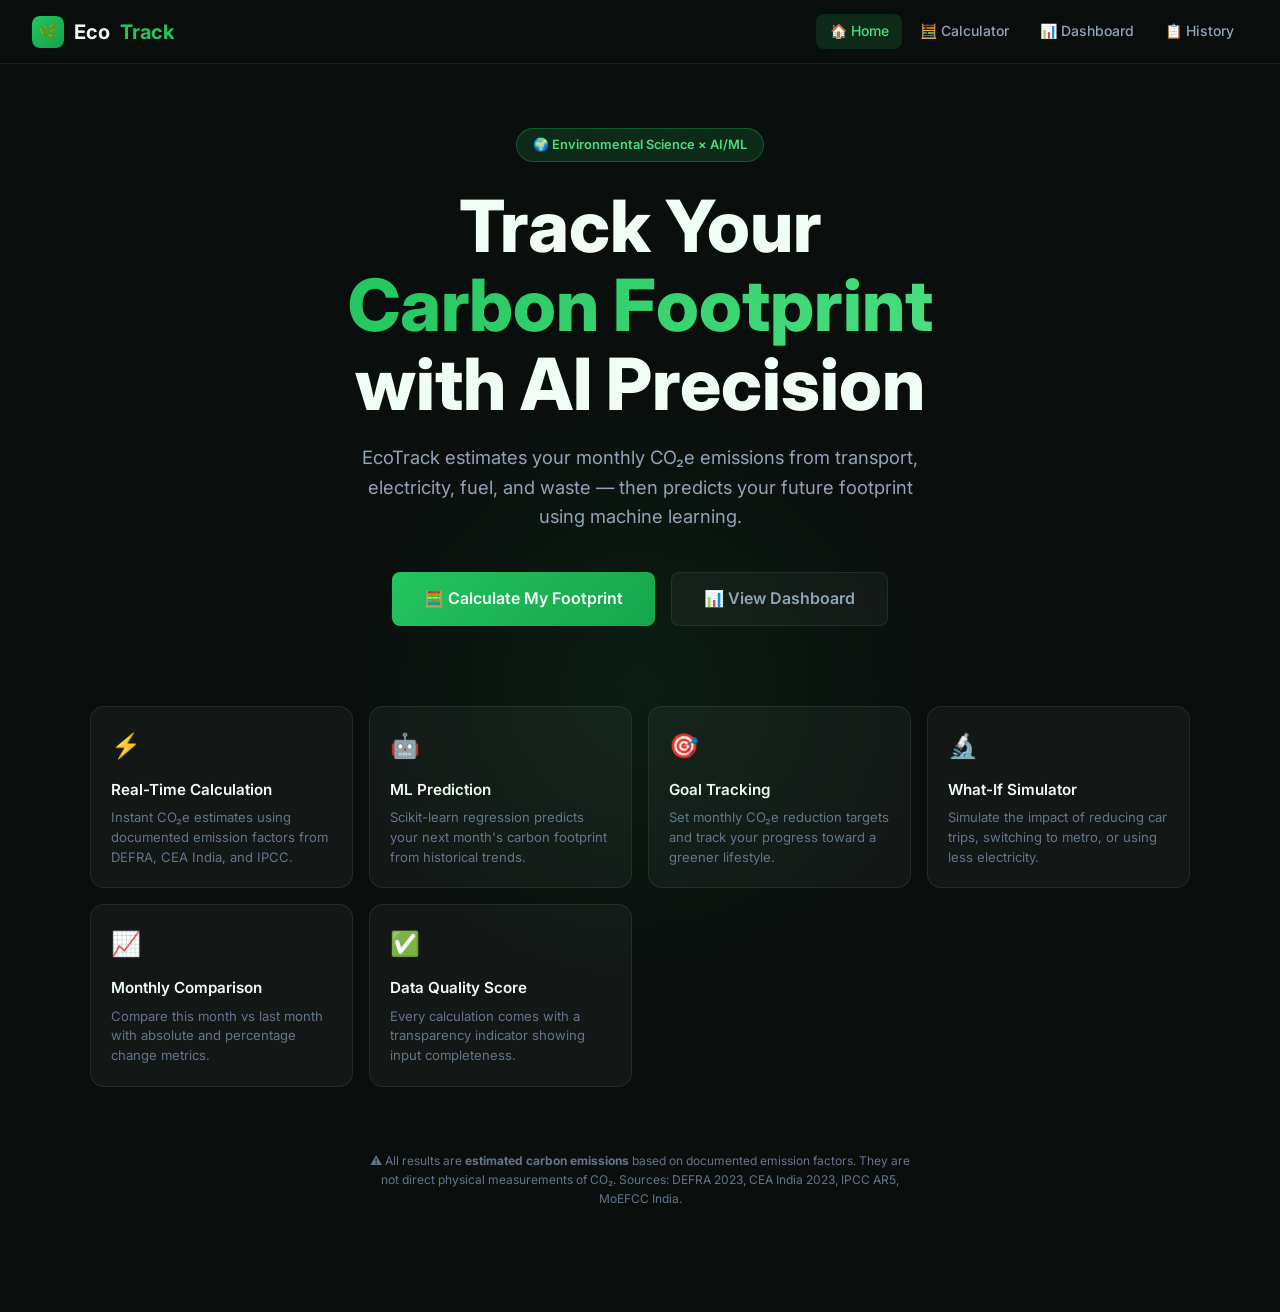
==== templates/index.html @ 9bc942d1 "feat: EcoTrack v1 - Individual/Industry dual-mode carbon tracker" ====
<!DOCTYPE html>
<html lang="en">

<head>
    <meta charset="UTF-8" />
    <meta name="viewport" content="width=device-width, initial-scale=1.0" />
    <title>EcoTrack — AI Carbon Footprint Monitor</title>
    <meta name="description"
        content="Track, analyze, and reduce your personal carbon footprint using AI-powered insights and environmental data." />
    <link rel="stylesheet" href="/static/css/style.css" />
</head>

<body>

    <!-- NAVBAR -->
    <nav class="navbar">
        <a class="navbar-brand" href="/">
            <div class="brand-icon">🌿</div>
            Eco<span>Track</span>
        </a>
        <ul class="navbar-links">
            <li><a href="/" class="active">🏠 Home</a></li>
            <li><a href="/calculator">🧮 Calculator</a></li>
            <li><a href="/dashboard">📊 Dashboard</a></li>
            <li><a href="/history">📋 History</a></li>
        </ul>
    </nav>

    <!-- HERO -->
    <main class="hero">
        <div class="hero-badge">🌍 Environmental Science × AI/ML</div>

        <h1>
            Track Your<br />
            <span class="highlight">Carbon Footprint</span><br />
            with AI Precision
        </h1>

        <p>
            EcoTrack estimates your monthly CO₂e emissions from transport,
            electricity, fuel, and waste — then predicts your future footprint
            using machine learning.
        </p>

        <div class="hero-actions">
            <a href="/calculator" class="btn btn-primary btn-lg">
                🧮 Calculate My Footprint
            </a>
            <a href="/dashboard" class="btn btn-secondary btn-lg">
                📊 View Dashboard
            </a>
        </div>

        <!-- FEATURE CARDS -->
        <div class="feature-grid" style="max-width:1100px; width:100%;">
            <div class="feature-item">
                <div class="feature-icon">⚡</div>
                <h3>Real-Time Calculation</h3>
                <p>Instant CO₂e estimates using documented emission factors from DEFRA, CEA India, and IPCC.</p>
            </div>
            <div class="feature-item">
                <div class="feature-icon">🤖</div>
                <h3>ML Prediction</h3>
                <p>Scikit-learn regression predicts your next month's carbon footprint from historical trends.</p>
            </div>
            <div class="feature-item">
                <div class="feature-icon">🎯</div>
                <h3>Goal Tracking</h3>
                <p>Set monthly CO₂e reduction targets and track your progress toward a greener lifestyle.</p>
            </div>
            <div class="feature-item">
                <div class="feature-icon">🔬</div>
                <h3>What-If Simulator</h3>
                <p>Simulate the impact of reducing car trips, switching to metro, or using less electricity.</p>
            </div>
            <div class="feature-item">
                <div class="feature-icon">📈</div>
                <h3>Monthly Comparison</h3>
                <p>Compare this month vs last month with absolute and percentage change metrics.</p>
            </div>
            <div class="feature-item">
                <div class="feature-icon">✅</div>
                <h3>Data Quality Score</h3>
                <p>Every calculation comes with a transparency indicator showing input completeness.</p>
            </div>
        </div>

        <!-- DISCLAIMER -->
        <p style="margin-top:4rem; font-size:0.75rem; color:var(--text-muted); max-width:560px;">
            ⚠️ All results are <strong>estimated carbon emissions</strong> based on documented emission factors.
            They are not direct physical measurements of CO₂. Sources: DEFRA 2023, CEA India 2023, IPCC AR5, MoEFCC
            India.
        </p>
    </main>

    <script src="/static/js/main.js"></script>
</body>

</html>
---- static/css/style.css ----
/* ============================================================
   EcoTrack — Global Design System
   Dark mode, glassmorphism, green accent, premium feel
   ============================================================ */

@import url('https://fonts.googleapis.com/css2?family=Inter:wght@300;400;500;600;700;800&display=swap');

/* ---- CSS Variables ---- */
:root {
    --bg-primary: #0a0f0d;
    --bg-secondary: #111a14;
    --bg-card: rgba(255, 255, 255, 0.04);
    --bg-card-hover: rgba(255, 255, 255, 0.07);

    --accent: #22c55e;
    --accent-dark: #16a34a;
    --accent-light: #4ade80;
    --accent-glow: rgba(34, 197, 94, 0.15);

    --text-primary: #f0fdf4;
    --text-secondary: #94a3b8;
    --text-muted: #64748b;

    --border: rgba(255, 255, 255, 0.08);
    --border-accent: rgba(34, 197, 94, 0.3);

    --danger: #ef4444;
    --warning: #f59e0b;
    --info: #3b82f6;

    --radius-sm: 8px;
    --radius-md: 14px;
    --radius-lg: 20px;
    --radius-xl: 28px;

    --shadow-card: 0 4px 24px rgba(0, 0, 0, 0.4);
    --shadow-glow: 0 0 40px rgba(34, 197, 94, 0.12);

    --transition: all 0.25s cubic-bezier(0.4, 0, 0.2, 1);
}

/* ---- Reset ---- */
*,
*::before,
*::after {
    box-sizing: border-box;
    margin: 0;
    padding: 0;
}

html {
    scroll-behavior: smooth;
}

body {
    font-family: 'Inter', sans-serif;
    background: var(--bg-primary);
    color: var(--text-primary);
    min-height: 100vh;
    line-height: 1.6;
    -webkit-font-smoothing: antialiased;
}

a {
    text-decoration: none;
    color: inherit;
}

img {
    max-width: 100%;
}

/* ---- Scrollbar ---- */
::-webkit-scrollbar {
    width: 6px;
}

::-webkit-scrollbar-track {
    background: var(--bg-primary);
}

::-webkit-scrollbar-thumb {
    background: var(--border);
    border-radius: 3px;
}

::-webkit-scrollbar-thumb:hover {
    background: var(--accent-dark);
}

/* ============================================================
   NAVIGATION
   ============================================================ */
.navbar {
    position: sticky;
    top: 0;
    z-index: 100;
    display: flex;
    align-items: center;
    justify-content: space-between;
    padding: 0 2rem;
    height: 64px;
    background: rgba(10, 15, 13, 0.85);
    backdrop-filter: blur(20px);
    border-bottom: 1px solid var(--border);
}

.navbar-brand {
    display: flex;
    align-items: center;
    gap: 10px;
    font-weight: 700;
    font-size: 1.25rem;
    color: var(--text-primary);
}

.navbar-brand .brand-icon {
    width: 32px;
    height: 32px;
    background: linear-gradient(135deg, var(--accent), var(--accent-dark));
    border-radius: 8px;
    display: flex;
    align-items: center;
    justify-content: center;
    font-size: 1rem;
}

.navbar-brand span {
    color: var(--accent);
}

.navbar-links {
    display: flex;
    gap: 0.25rem;
    list-style: none;
}

.navbar-links a {
    display: flex;
    align-items: center;
    gap: 6px;
    padding: 0.4rem 0.85rem;
    border-radius: var(--radius-sm);
    font-size: 0.875rem;
    font-weight: 500;
    color: var(--text-secondary);
    transition: var(--transition);
}

.navbar-links a:hover,
.navbar-links a.active {
    background: var(--accent-glow);
    color: var(--accent-light);
}

/* ============================================================
   LAYOUT CONTAINERS
   ============================================================ */
.page-container {
    max-width: 1100px;
    margin: 0 auto;
    padding: 2.5rem 1.5rem;
}

.page-header {
    margin-bottom: 2rem;
}

.page-header h1 {
    font-size: 2rem;
    font-weight: 800;
    background: linear-gradient(135deg, var(--text-primary), var(--accent-light));
    -webkit-background-clip: text;
    -webkit-text-fill-color: transparent;
    background-clip: text;
}

.page-header p {
    color: var(--text-secondary);
    margin-top: 0.4rem;
    font-size: 0.95rem;
}

/* ============================================================
   CARDS
   ============================================================ */
.card {
    background: var(--bg-card);
    border: 1px solid var(--border);
    border-radius: var(--radius-lg);
    padding: 1.75rem;
    box-shadow: var(--shadow-card);
    transition: var(--transition);
}

.card:hover {
    border-color: var(--border-accent);
}

.card-title {
    font-size: 1rem;
    font-weight: 600;
    color: var(--text-primary);
    margin-bottom: 1.25rem;
    display: flex;
    align-items: center;
    gap: 8px;
}

.card-title .icon {
    width: 28px;
    height: 28px;
    background: var(--accent-glow);
    border-radius: 7px;
    display: flex;
    align-items: center;
    justify-content: center;
    font-size: 0.85rem;
    color: var(--accent);
}

/* ============================================================
   STAT CARDS (dashboard)
   ============================================================ */
.stat-grid {
    display: grid;
    grid-template-columns: repeat(auto-fit, minmax(200px, 1fr));
    gap: 1rem;
    margin-bottom: 1.5rem;
}

.stat-card {
    background: var(--bg-card);
    border: 1px solid var(--border);
    border-radius: var(--radius-md);
    padding: 1.25rem 1.5rem;
    transition: var(--transition);
}

.stat-card:hover {
    border-color: var(--border-accent);
    box-shadow: var(--shadow-glow);
}

.stat-label {
    font-size: 0.78rem;
    font-weight: 500;
    color: var(--text-muted);
    text-transform: uppercase;
    letter-spacing: 0.06em;
    margin-bottom: 0.5rem;
}

.stat-value {
    font-size: 2rem;
    font-weight: 800;
    color: var(--accent-light);
    line-height: 1;
}

.stat-unit {
    font-size: 0.8rem;
    color: var(--text-secondary);
    margin-top: 0.25rem;
}

.stat-change {
    font-size: 0.8rem;
    margin-top: 0.5rem;
    font-weight: 500;
}

.stat-change.up {
    color: var(--danger);
}

.stat-change.down {
    color: var(--accent);
}

/* ============================================================
   FORMS
   ============================================================ */
.form-grid {
    display: grid;
    grid-template-columns: repeat(auto-fit, minmax(260px, 1fr));
    gap: 1.25rem;
}

.form-group {
    display: flex;
    flex-direction: column;
    gap: 0.5rem;
}

.form-group label {
    font-size: 0.82rem;
    font-weight: 600;
    color: var(--text-secondary);
    text-transform: uppercase;
    letter-spacing: 0.05em;
}

.form-group input,
.form-group select {
    background: rgba(255, 255, 255, 0.05);
    border: 1px solid var(--border);
    border-radius: var(--radius-sm);
    padding: 0.65rem 0.9rem;
    color: var(--text-primary);
    font-family: 'Inter', sans-serif;
    font-size: 0.9rem;
    transition: var(--transition);
    outline: none;
    width: 100%;
}

.form-group input:focus,
.form-group select:focus {
    border-color: var(--accent);
    box-shadow: 0 0 0 3px var(--accent-glow);
}

.form-group select option {
    background: #1a2e1a;
    color: var(--text-primary);
}

.form-hint {
    font-size: 0.75rem;
    color: var(--text-muted);
}

/* Section dividers inside forms */
.form-section-title {
    font-size: 0.8rem;
    font-weight: 700;
    color: var(--accent);
    text-transform: uppercase;
    letter-spacing: 0.1em;
    margin: 1.25rem 0 0.75rem;
    padding-bottom: 0.5rem;
    border-bottom: 1px solid var(--border);
}

/* ============================================================
   BUTTONS
   ============================================================ */
.btn {
    display: inline-flex;
    align-items: center;
    justify-content: center;
    gap: 8px;
    padding: 0.65rem 1.4rem;
    border-radius: var(--radius-sm);
    font-family: 'Inter', sans-serif;
    font-size: 0.9rem;
    font-weight: 600;
    cursor: pointer;
    border: none;
    transition: var(--transition);
    text-decoration: none;
}

.btn-primary {
    background: linear-gradient(135deg, var(--accent), var(--accent-dark));
    color: #fff;
}

.btn-primary:hover {
    transform: translateY(-1px);
    box-shadow: 0 4px 20px rgba(34, 197, 94, 0.35);
}

.btn-secondary {
    background: var(--bg-card);
    color: var(--text-secondary);
    border: 1px solid var(--border);
}

.btn-secondary:hover {
    border-color: var(--accent);
    color: var(--accent-light);
}

.btn-danger {
    background: rgba(239, 68, 68, 0.15);
    color: var(--danger);
    border: 1px solid rgba(239, 68, 68, 0.3);
}

.btn-danger:hover {
    background: rgba(239, 68, 68, 0.25);
}

.btn-lg {
    padding: 0.85rem 2rem;
    font-size: 1rem;
}

.btn-sm {
    padding: 0.4rem 0.9rem;
    font-size: 0.8rem;
}

.btn:disabled {
    opacity: 0.5;
    cursor: not-allowed;
    transform: none !important;
}

/* ============================================================
   ALERTS & MESSAGES
   ============================================================ */
.alert {
    padding: 0.9rem 1.2rem;
    border-radius: var(--radius-sm);
    font-size: 0.88rem;
    margin-bottom: 1rem;
    display: flex;
    align-items: flex-start;
    gap: 10px;
}

.alert-error {
    background: rgba(239, 68, 68, 0.1);
    border: 1px solid rgba(239, 68, 68, 0.25);
    color: #fca5a5;
}

.alert-success {
    background: rgba(34, 197, 94, 0.1);
    border: 1px solid rgba(34, 197, 94, 0.25);
    color: #86efac;
}

.alert-warning {
    background: rgba(245, 158, 11, 0.1);
    border: 1px solid rgba(245, 158, 11, 0.25);
    color: #fcd34d;
}

.alert-info {
    background: rgba(59, 130, 246, 0.1);
    border: 1px solid rgba(59, 130, 246, 0.25);
    color: #93c5fd;
}

/* ============================================================
   QUALITY BADGE
   ============================================================ */
.quality-badge {
    display: inline-flex;
    align-items: center;
    gap: 6px;
    padding: 0.3rem 0.75rem;
    border-radius: 999px;
    font-size: 0.78rem;
    font-weight: 600;
}

.quality-high {
    background: rgba(34, 197, 94, 0.15);
    color: var(--accent-light);
    border: 1px solid rgba(34, 197, 94, 0.3);
}

.quality-medium {
    background: rgba(245, 158, 11, 0.15);
    color: #fcd34d;
    border: 1px solid rgba(245, 158, 11, 0.3);
}

.quality-low {
    background: rgba(239, 68, 68, 0.15);
    color: #fca5a5;
    border: 1px solid rgba(239, 68, 68, 0.3);
}

/* ============================================================
   RESULT PANEL
   ============================================================ */
.result-panel {
    display: none;
    margin-top: 1.5rem;
    animation: fadeInUp 0.4s ease;
}

.result-panel.visible {
    display: block;
}

.result-total {
    text-align: center;
    padding: 2rem;
    background: linear-gradient(135deg, rgba(34, 197, 94, 0.08), rgba(34, 197, 94, 0.02));
    border: 1px solid var(--border-accent);
    border-radius: var(--radius-lg);
    margin-bottom: 1.25rem;
}

.result-total-value {
    font-size: 3.5rem;
    font-weight: 800;
    color: var(--accent-light);
    line-height: 1;
}

.result-total-label {
    font-size: 0.9rem;
    color: var(--text-secondary);
    margin-top: 0.5rem;
}

.result-breakdown {
    display: grid;
    grid-template-columns: repeat(auto-fit, minmax(140px, 1fr));
    gap: 0.75rem;
}

.breakdown-item {
    background: var(--bg-card);
    border: 1px solid var(--border);
    border-radius: var(--radius-md);
    padding: 1rem;
    text-align: center;
    transition: var(--transition);
}

.breakdown-item:hover {
    border-color: var(--border-accent);
}

.breakdown-value {
    font-size: 1.4rem;
    font-weight: 700;
    color: var(--text-primary);
}

.breakdown-label {
    font-size: 0.75rem;
    color: var(--text-muted);
    margin-top: 0.2rem;
    text-transform: capitalize;
}

/* ============================================================
   TABLE
   ============================================================ */
.table-container {
    overflow-x: auto;
    border-radius: var(--radius-md);
    border: 1px solid var(--border);
}

table {
    width: 100%;
    border-collapse: collapse;
    font-size: 0.875rem;
}

thead th {
    background: rgba(255, 255, 255, 0.03);
    padding: 0.85rem 1rem;
    text-align: left;
    font-size: 0.75rem;
    font-weight: 700;
    color: var(--text-muted);
    text-transform: uppercase;
    letter-spacing: 0.06em;
    border-bottom: 1px solid var(--border);
}

tbody td {
    padding: 0.85rem 1rem;
    border-bottom: 1px solid var(--border);
    color: var(--text-secondary);
}

tbody tr:last-child td {
    border-bottom: none;
}

tbody tr:hover {
    background: var(--bg-card-hover);
}

/* ============================================================
   PROGRESS BAR
   ============================================================ */
.progress-bar-container {
    background: rgba(255, 255, 255, 0.06);
    border-radius: 999px;
    height: 10px;
    overflow: hidden;
    margin-top: 0.5rem;
}

.progress-bar-fill {
    height: 100%;
    border-radius: 999px;
    background: linear-gradient(90deg, var(--accent), var(--accent-light));
    transition: width 0.8s cubic-bezier(0.4, 0, 0.2, 1);
}

/* ============================================================
   HERO SECTION (landing page)
   ============================================================ */
.hero {
    min-height: calc(100vh - 64px);
    display: flex;
    flex-direction: column;
    align-items: center;
    justify-content: center;
    text-align: center;
    padding: 4rem 1.5rem;
    position: relative;
    overflow: hidden;
}

.hero::before {
    content: '';
    position: absolute;
    width: 600px;
    height: 600px;
    background: radial-gradient(circle, rgba(34, 197, 94, 0.08) 0%, transparent 70%);
    top: 50%;
    left: 50%;
    transform: translate(-50%, -50%);
    pointer-events: none;
}

.hero-badge {
    display: inline-flex;
    align-items: center;
    gap: 6px;
    background: var(--accent-glow);
    border: 1px solid var(--border-accent);
    border-radius: 999px;
    padding: 0.35rem 1rem;
    font-size: 0.8rem;
    font-weight: 600;
    color: var(--accent-light);
    margin-bottom: 1.5rem;
    animation: fadeInDown 0.6s ease;
}

.hero h1 {
    font-size: clamp(2.5rem, 6vw, 4.5rem);
    font-weight: 800;
    line-height: 1.1;
    margin-bottom: 1.25rem;
    animation: fadeInUp 0.7s ease;
}

.hero h1 .highlight {
    background: linear-gradient(135deg, var(--accent), var(--accent-light));
    -webkit-background-clip: text;
    -webkit-text-fill-color: transparent;
    background-clip: text;
}

.hero p {
    font-size: 1.15rem;
    color: var(--text-secondary);
    max-width: 560px;
    margin-bottom: 2.5rem;
    animation: fadeInUp 0.8s ease;
}

.hero-actions {
    display: flex;
    gap: 1rem;
    flex-wrap: wrap;
    justify-content: center;
    animation: fadeInUp 0.9s ease;
}

.feature-grid {
    display: grid;
    grid-template-columns: repeat(auto-fit, minmax(220px, 1fr));
    gap: 1rem;
    margin-top: 5rem;
    text-align: left;
    animation: fadeInUp 1s ease;
}

.feature-item {
    background: var(--bg-card);
    border: 1px solid var(--border);
    border-radius: var(--radius-md);
    padding: 1.25rem;
    transition: var(--transition);
}

.feature-item:hover {
    border-color: var(--border-accent);
    transform: translateY(-3px);
}

.feature-item .feature-icon {
    font-size: 1.5rem;
    margin-bottom: 0.75rem;
}

.feature-item h3 {
    font-size: 0.95rem;
    font-weight: 600;
    margin-bottom: 0.4rem;
}

.feature-item p {
    font-size: 0.82rem;
    color: var(--text-muted);
    line-height: 1.5;
    margin: 0;
}

/* ============================================================
   ANOMALY WARNING
   ============================================================ */
.anomaly-warning {
    display: none;
    background: rgba(245, 158, 11, 0.08);
    border: 1px solid rgba(245, 158, 11, 0.3);
    border-radius: var(--radius-sm);
    padding: 0.9rem 1.1rem;
    margin-top: 1rem;
    font-size: 0.85rem;
    color: #fcd34d;
    gap: 10px;
    align-items: flex-start;
}

.anomaly-warning.visible {
    display: flex;
}

/* ============================================================
   LOADING SPINNER
   ============================================================ */
.spinner {
    width: 20px;
    height: 20px;
    border: 2px solid rgba(255, 255, 255, 0.2);
    border-top-color: var(--accent);
    border-radius: 50%;
    animation: spin 0.7s linear infinite;
    display: none;
}

.spinner.visible {
    display: inline-block;
}

/* ============================================================
   EMPTY STATE
   ============================================================ */
.empty-state {
    text-align: center;
    padding: 3rem 1rem;
    color: var(--text-muted);
}

.empty-state .empty-icon {
    font-size: 3rem;
    margin-bottom: 1rem;
}

.empty-state h3 {
    font-size: 1rem;
    color: var(--text-secondary);
    margin-bottom: 0.5rem;
}

.empty-state p {
    font-size: 0.85rem;
}

/* ============================================================
   ANIMATIONS
   ============================================================ */
@keyframes fadeInUp {
    from {
        opacity: 0;
        transform: translateY(20px);
    }

    to {
        opacity: 1;
        transform: translateY(0);
    }
}

@keyframes fadeInDown {
    from {
        opacity: 0;
        transform: translateY(-10px);
    }

    to {
        opacity: 1;
        transform: translateY(0);
    }
}

@keyframes spin {
    to {
        transform: rotate(360deg);
    }
}

.fade-in {
    animation: fadeInUp 0.4s ease;
}

/* ============================================================
   RESPONSIVE
   ============================================================ */
@media (max-width: 768px) {
    .navbar {
        padding: 0 1rem;
    }

    .navbar-links {
        display: none;
    }

    .page-container {
        padding: 1.5rem 1rem;
    }

    .hero h1 {
        font-size: 2.2rem;
    }

    .stat-grid {
        grid-template-columns: 1fr 1fr;
    }

    .result-total-value {
        font-size: 2.5rem;
    }
}
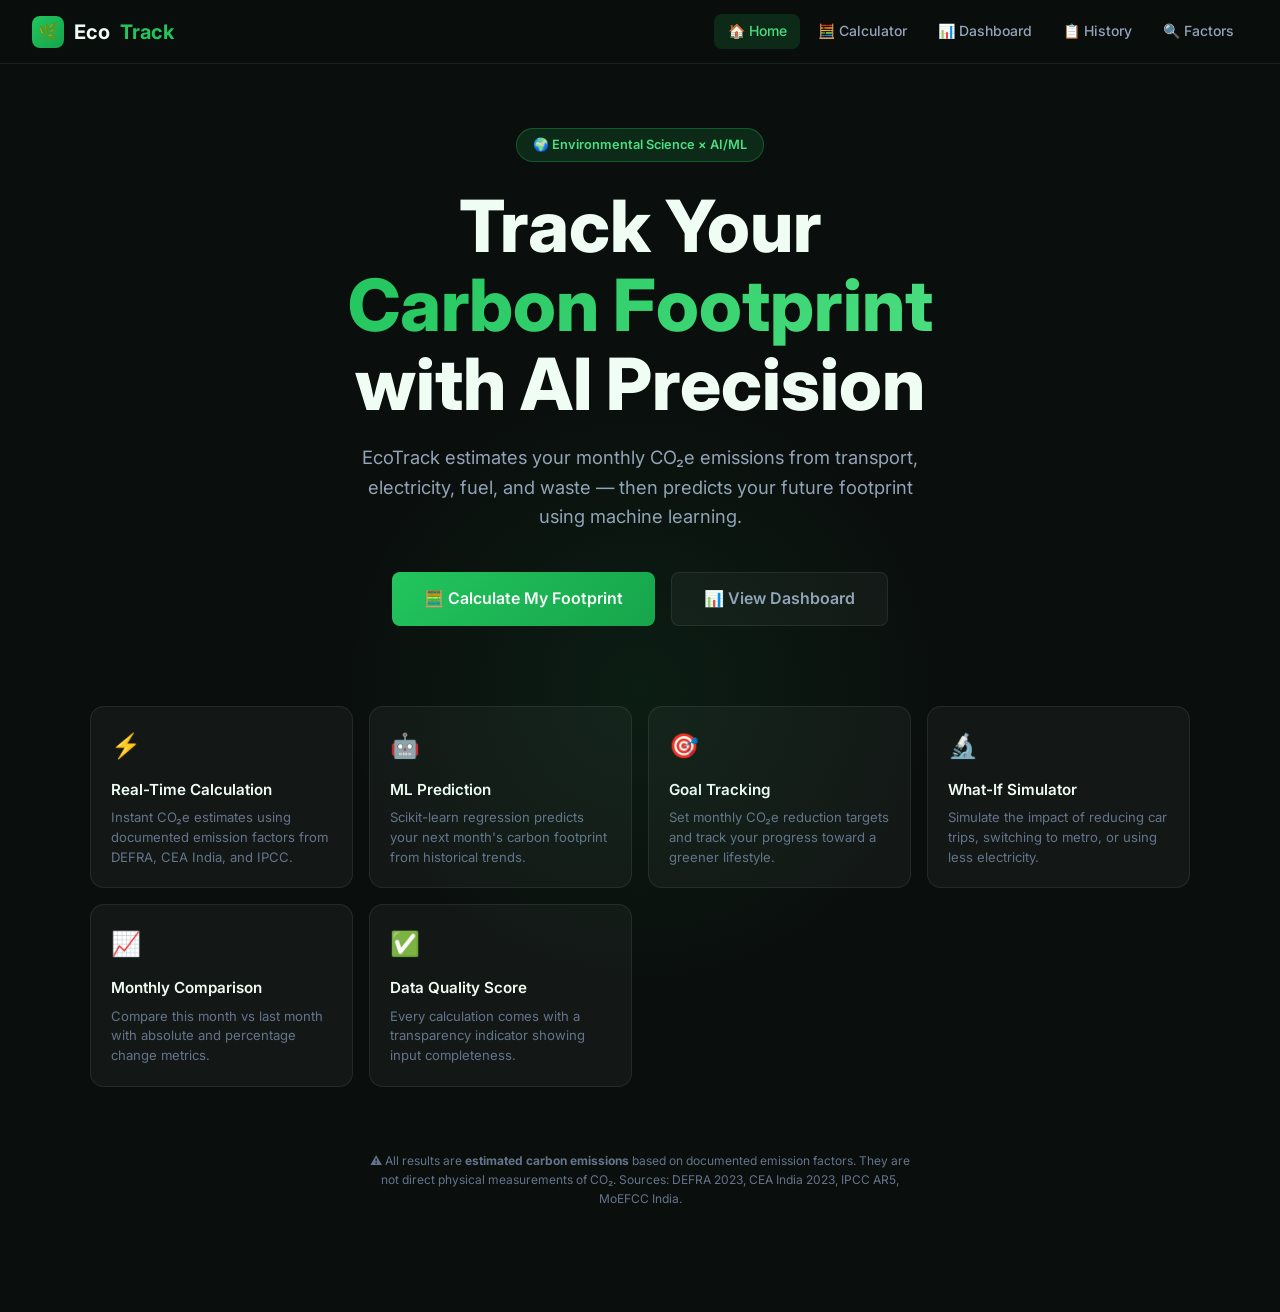
==== commit 1a8715b5: "nav: add Factors link to index navbar" ====
--- a/templates/index.html
+++ b/templates/index.html
@@ -23,6 +23,7 @@
             <li><a href="/calculator">🧮 Calculator</a></li>
             <li><a href="/dashboard">📊 Dashboard</a></li>
             <li><a href="/history">📋 History</a></li>
+            <li><a href="/emission-factors">🔍 Factors</a></li>
         </ul>
     </nav>
 
--- a/static/css/style.css
+++ b/static/css/style.css
@@ -1,844 +1,1124 @@
-/* ============================================================
-   EcoTrack — Global Design System
-   Dark mode, glassmorphism, green accent, premium feel
-   ============================================================ */
-
-@import url('https://fonts.googleapis.com/css2?family=Inter:wght@300;400;500;600;700;800&display=swap');
-
-/* ---- CSS Variables ---- */
-:root {
-    --bg-primary: #0a0f0d;
-    --bg-secondary: #111a14;
-    --bg-card: rgba(255, 255, 255, 0.04);
-    --bg-card-hover: rgba(255, 255, 255, 0.07);
-
-    --accent: #22c55e;
-    --accent-dark: #16a34a;
-    --accent-light: #4ade80;
-    --accent-glow: rgba(34, 197, 94, 0.15);
-
-    --text-primary: #f0fdf4;
-    --text-secondary: #94a3b8;
-    --text-muted: #64748b;
-
-    --border: rgba(255, 255, 255, 0.08);
-    --border-accent: rgba(34, 197, 94, 0.3);
-
-    --danger: #ef4444;
-    --warning: #f59e0b;
-    --info: #3b82f6;
-
-    --radius-sm: 8px;
-    --radius-md: 14px;
-    --radius-lg: 20px;
-    --radius-xl: 28px;
-
-    --shadow-card: 0 4px 24px rgba(0, 0, 0, 0.4);
-    --shadow-glow: 0 0 40px rgba(34, 197, 94, 0.12);
-
-    --transition: all 0.25s cubic-bezier(0.4, 0, 0.2, 1);
-}
-
-/* ---- Reset ---- */
-*,
-*::before,
-*::after {
-    box-sizing: border-box;
-    margin: 0;
-    padding: 0;
-}
-
-html {
-    scroll-behavior: smooth;
-}
-
-body {
-    font-family: 'Inter', sans-serif;
-    background: var(--bg-primary);
-    color: var(--text-primary);
-    min-height: 100vh;
-    line-height: 1.6;
-    -webkit-font-smoothing: antialiased;
-}
-
-a {
-    text-decoration: none;
-    color: inherit;
-}
-
-img {
-    max-width: 100%;
-}
-
-/* ---- Scrollbar ---- */
-::-webkit-scrollbar {
-    width: 6px;
-}
-
-::-webkit-scrollbar-track {
-    background: var(--bg-primary);
-}
-
-::-webkit-scrollbar-thumb {
-    background: var(--border);
-    border-radius: 3px;
-}
-
-::-webkit-scrollbar-thumb:hover {
-    background: var(--accent-dark);
-}
-
-/* ============================================================
-   NAVIGATION
-   ============================================================ */
-.navbar {
-    position: sticky;
-    top: 0;
-    z-index: 100;
-    display: flex;
-    align-items: center;
-    justify-content: space-between;
-    padding: 0 2rem;
-    height: 64px;
-    background: rgba(10, 15, 13, 0.85);
-    backdrop-filter: blur(20px);
-    border-bottom: 1px solid var(--border);
-}
-
-.navbar-brand {
-    display: flex;
-    align-items: center;
-    gap: 10px;
-    font-weight: 700;
-    font-size: 1.25rem;
-    color: var(--text-primary);
-}
-
-.navbar-brand .brand-icon {
-    width: 32px;
-    height: 32px;
-    background: linear-gradient(135deg, var(--accent), var(--accent-dark));
-    border-radius: 8px;
-    display: flex;
-    align-items: center;
-    justify-content: center;
-    font-size: 1rem;
-}
-
-.navbar-brand span {
-    color: var(--accent);
-}
-
-.navbar-links {
-    display: flex;
-    gap: 0.25rem;
-    list-style: none;
-}
-
-.navbar-links a {
-    display: flex;
-    align-items: center;
-    gap: 6px;
-    padding: 0.4rem 0.85rem;
-    border-radius: var(--radius-sm);
-    font-size: 0.875rem;
-    font-weight: 500;
-    color: var(--text-secondary);
-    transition: var(--transition);
-}
-
-.navbar-links a:hover,
-.navbar-links a.active {
-    background: var(--accent-glow);
-    color: var(--accent-light);
-}
-
-/* ============================================================
-   LAYOUT CONTAINERS
-   ============================================================ */
-.page-container {
-    max-width: 1100px;
-    margin: 0 auto;
-    padding: 2.5rem 1.5rem;
-}
-
-.page-header {
-    margin-bottom: 2rem;
-}
-
-.page-header h1 {
-    font-size: 2rem;
-    font-weight: 800;
-    background: linear-gradient(135deg, var(--text-primary), var(--accent-light));
-    -webkit-background-clip: text;
-    -webkit-text-fill-color: transparent;
-    background-clip: text;
-}
-
-.page-header p {
-    color: var(--text-secondary);
-    margin-top: 0.4rem;
-    font-size: 0.95rem;
-}
-
-/* ============================================================
-   CARDS
-   ============================================================ */
-.card {
-    background: var(--bg-card);
-    border: 1px solid var(--border);
-    border-radius: var(--radius-lg);
-    padding: 1.75rem;
-    box-shadow: var(--shadow-card);
-    transition: var(--transition);
-}
-
-.card:hover {
-    border-color: var(--border-accent);
-}
-
-.card-title {
-    font-size: 1rem;
-    font-weight: 600;
-    color: var(--text-primary);
-    margin-bottom: 1.25rem;
-    display: flex;
-    align-items: center;
-    gap: 8px;
-}
-
-.card-title .icon {
-    width: 28px;
-    height: 28px;
-    background: var(--accent-glow);
-    border-radius: 7px;
-    display: flex;
-    align-items: center;
-    justify-content: center;
-    font-size: 0.85rem;
-    color: var(--accent);
-}
-
-/* ============================================================
-   STAT CARDS (dashboard)
-   ============================================================ */
-.stat-grid {
-    display: grid;
-    grid-template-columns: repeat(auto-fit, minmax(200px, 1fr));
-    gap: 1rem;
-    margin-bottom: 1.5rem;
-}
-
-.stat-card {
-    background: var(--bg-card);
-    border: 1px solid var(--border);
-    border-radius: var(--radius-md);
-    padding: 1.25rem 1.5rem;
-    transition: var(--transition);
-}
-
-.stat-card:hover {
-    border-color: var(--border-accent);
-    box-shadow: var(--shadow-glow);
-}
-
-.stat-label {
-    font-size: 0.78rem;
-    font-weight: 500;
-    color: var(--text-muted);
-    text-transform: uppercase;
-    letter-spacing: 0.06em;
-    margin-bottom: 0.5rem;
-}
-
-.stat-value {
-    font-size: 2rem;
-    font-weight: 800;
-    color: var(--accent-light);
-    line-height: 1;
-}
-
-.stat-unit {
-    font-size: 0.8rem;
-    color: var(--text-secondary);
-    margin-top: 0.25rem;
-}
-
-.stat-change {
-    font-size: 0.8rem;
-    margin-top: 0.5rem;
-    font-weight: 500;
-}
-
-.stat-change.up {
-    color: var(--danger);
-}
-
-.stat-change.down {
-    color: var(--accent);
-}
-
-/* ============================================================
-   FORMS
-   ============================================================ */
-.form-grid {
-    display: grid;
-    grid-template-columns: repeat(auto-fit, minmax(260px, 1fr));
-    gap: 1.25rem;
-}
-
-.form-group {
-    display: flex;
-    flex-direction: column;
-    gap: 0.5rem;
-}
-
-.form-group label {
-    font-size: 0.82rem;
-    font-weight: 600;
-    color: var(--text-secondary);
-    text-transform: uppercase;
-    letter-spacing: 0.05em;
-}
-
-.form-group input,
-.form-group select {
-    background: rgba(255, 255, 255, 0.05);
-    border: 1px solid var(--border);
-    border-radius: var(--radius-sm);
-    padding: 0.65rem 0.9rem;
-    color: var(--text-primary);
-    font-family: 'Inter', sans-serif;
-    font-size: 0.9rem;
-    transition: var(--transition);
-    outline: none;
-    width: 100%;
-}
-
-.form-group input:focus,
-.form-group select:focus {
-    border-color: var(--accent);
-    box-shadow: 0 0 0 3px var(--accent-glow);
-}
-
-.form-group select option {
-    background: #1a2e1a;
-    color: var(--text-primary);
-}
-
-.form-hint {
-    font-size: 0.75rem;
-    color: var(--text-muted);
-}
-
-/* Section dividers inside forms */
-.form-section-title {
-    font-size: 0.8rem;
-    font-weight: 700;
-    color: var(--accent);
-    text-transform: uppercase;
-    letter-spacing: 0.1em;
-    margin: 1.25rem 0 0.75rem;
-    padding-bottom: 0.5rem;
-    border-bottom: 1px solid var(--border);
-}
-
-/* ============================================================
-   BUTTONS
-   ============================================================ */
-.btn {
-    display: inline-flex;
-    align-items: center;
-    justify-content: center;
-    gap: 8px;
-    padding: 0.65rem 1.4rem;
-    border-radius: var(--radius-sm);
-    font-family: 'Inter', sans-serif;
-    font-size: 0.9rem;
-    font-weight: 600;
-    cursor: pointer;
-    border: none;
-    transition: var(--transition);
-    text-decoration: none;
-}
-
-.btn-primary {
-    background: linear-gradient(135deg, var(--accent), var(--accent-dark));
-    color: #fff;
-}
-
-.btn-primary:hover {
-    transform: translateY(-1px);
-    box-shadow: 0 4px 20px rgba(34, 197, 94, 0.35);
-}
-
-.btn-secondary {
-    background: var(--bg-card);
-    color: var(--text-secondary);
-    border: 1px solid var(--border);
-}
-
-.btn-secondary:hover {
-    border-color: var(--accent);
-    color: var(--accent-light);
-}
-
-.btn-danger {
-    background: rgba(239, 68, 68, 0.15);
-    color: var(--danger);
-    border: 1px solid rgba(239, 68, 68, 0.3);
-}
-
-.btn-danger:hover {
-    background: rgba(239, 68, 68, 0.25);
-}
-
-.btn-lg {
-    padding: 0.85rem 2rem;
-    font-size: 1rem;
-}
-
-.btn-sm {
-    padding: 0.4rem 0.9rem;
-    font-size: 0.8rem;
-}
-
-.btn:disabled {
-    opacity: 0.5;
-    cursor: not-allowed;
-    transform: none !important;
-}
-
-/* ============================================================
-   ALERTS & MESSAGES
-   ============================================================ */
-.alert {
-    padding: 0.9rem 1.2rem;
-    border-radius: var(--radius-sm);
-    font-size: 0.88rem;
-    margin-bottom: 1rem;
-    display: flex;
-    align-items: flex-start;
-    gap: 10px;
-}
-
-.alert-error {
-    background: rgba(239, 68, 68, 0.1);
-    border: 1px solid rgba(239, 68, 68, 0.25);
-    color: #fca5a5;
-}
-
-.alert-success {
-    background: rgba(34, 197, 94, 0.1);
-    border: 1px solid rgba(34, 197, 94, 0.25);
-    color: #86efac;
-}
-
-.alert-warning {
-    background: rgba(245, 158, 11, 0.1);
-    border: 1px solid rgba(245, 158, 11, 0.25);
-    color: #fcd34d;
-}
-
-.alert-info {
-    background: rgba(59, 130, 246, 0.1);
-    border: 1px solid rgba(59, 130, 246, 0.25);
-    color: #93c5fd;
-}
-
-/* ============================================================
-   QUALITY BADGE
-   ============================================================ */
-.quality-badge {
-    display: inline-flex;
-    align-items: center;
-    gap: 6px;
-    padding: 0.3rem 0.75rem;
-    border-radius: 999px;
-    font-size: 0.78rem;
-    font-weight: 600;
-}
-
-.quality-high {
-    background: rgba(34, 197, 94, 0.15);
-    color: var(--accent-light);
-    border: 1px solid rgba(34, 197, 94, 0.3);
-}
-
-.quality-medium {
-    background: rgba(245, 158, 11, 0.15);
-    color: #fcd34d;
-    border: 1px solid rgba(245, 158, 11, 0.3);
-}
-
-.quality-low {
-    background: rgba(239, 68, 68, 0.15);
-    color: #fca5a5;
-    border: 1px solid rgba(239, 68, 68, 0.3);
-}
-
-/* ============================================================
-   RESULT PANEL
-   ============================================================ */
-.result-panel {
-    display: none;
-    margin-top: 1.5rem;
-    animation: fadeInUp 0.4s ease;
-}
-
-.result-panel.visible {
-    display: block;
-}
-
-.result-total {
-    text-align: center;
-    padding: 2rem;
-    background: linear-gradient(135deg, rgba(34, 197, 94, 0.08), rgba(34, 197, 94, 0.02));
-    border: 1px solid var(--border-accent);
-    border-radius: var(--radius-lg);
-    margin-bottom: 1.25rem;
-}
-
-.result-total-value {
-    font-size: 3.5rem;
-    font-weight: 800;
-    color: var(--accent-light);
-    line-height: 1;
-}
-
-.result-total-label {
-    font-size: 0.9rem;
-    color: var(--text-secondary);
-    margin-top: 0.5rem;
-}
-
-.result-breakdown {
-    display: grid;
-    grid-template-columns: repeat(auto-fit, minmax(140px, 1fr));
-    gap: 0.75rem;
-}
-
-.breakdown-item {
-    background: var(--bg-card);
-    border: 1px solid var(--border);
-    border-radius: var(--radius-md);
-    padding: 1rem;
-    text-align: center;
-    transition: var(--transition);
-}
-
-.breakdown-item:hover {
-    border-color: var(--border-accent);
-}
-
-.breakdown-value {
-    font-size: 1.4rem;
-    font-weight: 700;
-    color: var(--text-primary);
-}
-
-.breakdown-label {
-    font-size: 0.75rem;
-    color: var(--text-muted);
-    margin-top: 0.2rem;
-    text-transform: capitalize;
-}
-
-/* ============================================================
-   TABLE
-   ============================================================ */
-.table-container {
-    overflow-x: auto;
-    border-radius: var(--radius-md);
-    border: 1px solid var(--border);
-}
-
-table {
-    width: 100%;
-    border-collapse: collapse;
-    font-size: 0.875rem;
-}
-
-thead th {
-    background: rgba(255, 255, 255, 0.03);
-    padding: 0.85rem 1rem;
-    text-align: left;
-    font-size: 0.75rem;
-    font-weight: 700;
-    color: var(--text-muted);
-    text-transform: uppercase;
-    letter-spacing: 0.06em;
-    border-bottom: 1px solid var(--border);
-}
-
-tbody td {
-    padding: 0.85rem 1rem;
-    border-bottom: 1px solid var(--border);
-    color: var(--text-secondary);
-}
-
-tbody tr:last-child td {
-    border-bottom: none;
-}
-
-tbody tr:hover {
-    background: var(--bg-card-hover);
-}
-
-/* ============================================================
-   PROGRESS BAR
-   ============================================================ */
-.progress-bar-container {
-    background: rgba(255, 255, 255, 0.06);
-    border-radius: 999px;
-    height: 10px;
-    overflow: hidden;
-    margin-top: 0.5rem;
-}
-
-.progress-bar-fill {
-    height: 100%;
-    border-radius: 999px;
-    background: linear-gradient(90deg, var(--accent), var(--accent-light));
-    transition: width 0.8s cubic-bezier(0.4, 0, 0.2, 1);
-}
-
-/* ============================================================
-   HERO SECTION (landing page)
-   ============================================================ */
-.hero {
-    min-height: calc(100vh - 64px);
-    display: flex;
-    flex-direction: column;
-    align-items: center;
-    justify-content: center;
-    text-align: center;
-    padding: 4rem 1.5rem;
-    position: relative;
-    overflow: hidden;
-}
-
-.hero::before {
-    content: '';
-    position: absolute;
-    width: 600px;
-    height: 600px;
-    background: radial-gradient(circle, rgba(34, 197, 94, 0.08) 0%, transparent 70%);
-    top: 50%;
-    left: 50%;
-    transform: translate(-50%, -50%);
-    pointer-events: none;
-}
-
-.hero-badge {
-    display: inline-flex;
-    align-items: center;
-    gap: 6px;
-    background: var(--accent-glow);
-    border: 1px solid var(--border-accent);
-    border-radius: 999px;
-    padding: 0.35rem 1rem;
-    font-size: 0.8rem;
-    font-weight: 600;
-    color: var(--accent-light);
-    margin-bottom: 1.5rem;
-    animation: fadeInDown 0.6s ease;
-}
-
-.hero h1 {
-    font-size: clamp(2.5rem, 6vw, 4.5rem);
-    font-weight: 800;
-    line-height: 1.1;
-    margin-bottom: 1.25rem;
-    animation: fadeInUp 0.7s ease;
-}
-
-.hero h1 .highlight {
-    background: linear-gradient(135deg, var(--accent), var(--accent-light));
-    -webkit-background-clip: text;
-    -webkit-text-fill-color: transparent;
-    background-clip: text;
-}
-
-.hero p {
-    font-size: 1.15rem;
-    color: var(--text-secondary);
-    max-width: 560px;
-    margin-bottom: 2.5rem;
-    animation: fadeInUp 0.8s ease;
-}
-
-.hero-actions {
-    display: flex;
-    gap: 1rem;
-    flex-wrap: wrap;
-    justify-content: center;
-    animation: fadeInUp 0.9s ease;
-}
-
-.feature-grid {
-    display: grid;
-    grid-template-columns: repeat(auto-fit, minmax(220px, 1fr));
-    gap: 1rem;
-    margin-top: 5rem;
-    text-align: left;
-    animation: fadeInUp 1s ease;
-}
-
-.feature-item {
-    background: var(--bg-card);
-    border: 1px solid var(--border);
-    border-radius: var(--radius-md);
-    padding: 1.25rem;
-    transition: var(--transition);
-}
-
-.feature-item:hover {
-    border-color: var(--border-accent);
-    transform: translateY(-3px);
-}
-
-.feature-item .feature-icon {
-    font-size: 1.5rem;
-    margin-bottom: 0.75rem;
-}
-
-.feature-item h3 {
-    font-size: 0.95rem;
-    font-weight: 600;
-    margin-bottom: 0.4rem;
-}
-
-.feature-item p {
-    font-size: 0.82rem;
-    color: var(--text-muted);
-    line-height: 1.5;
-    margin: 0;
-}
-
-/* ============================================================
-   ANOMALY WARNING
-   ============================================================ */
-.anomaly-warning {
-    display: none;
-    background: rgba(245, 158, 11, 0.08);
-    border: 1px solid rgba(245, 158, 11, 0.3);
-    border-radius: var(--radius-sm);
-    padding: 0.9rem 1.1rem;
-    margin-top: 1rem;
-    font-size: 0.85rem;
-    color: #fcd34d;
-    gap: 10px;
-    align-items: flex-start;
-}
-
-.anomaly-warning.visible {
-    display: flex;
-}
-
-/* ============================================================
-   LOADING SPINNER
-   ============================================================ */
-.spinner {
-    width: 20px;
-    height: 20px;
-    border: 2px solid rgba(255, 255, 255, 0.2);
-    border-top-color: var(--accent);
-    border-radius: 50%;
-    animation: spin 0.7s linear infinite;
-    display: none;
-}
-
-.spinner.visible {
-    display: inline-block;
-}
-
-/* ============================================================
-   EMPTY STATE
-   ============================================================ */
-.empty-state {
-    text-align: center;
-    padding: 3rem 1rem;
-    color: var(--text-muted);
-}
-
-.empty-state .empty-icon {
-    font-size: 3rem;
-    margin-bottom: 1rem;
-}
-
-.empty-state h3 {
-    font-size: 1rem;
-    color: var(--text-secondary);
-    margin-bottom: 0.5rem;
-}
-
-.empty-state p {
-    font-size: 0.85rem;
-}
-
-/* ============================================================
-   ANIMATIONS
-   ============================================================ */
-@keyframes fadeInUp {
-    from {
-        opacity: 0;
-        transform: translateY(20px);
-    }
-
-    to {
-        opacity: 1;
-        transform: translateY(0);
-    }
-}
-
-@keyframes fadeInDown {
-    from {
-        opacity: 0;
-        transform: translateY(-10px);
-    }
-
-    to {
-        opacity: 1;
-        transform: translateY(0);
-    }
-}
-
-@keyframes spin {
-    to {
-        transform: rotate(360deg);
-    }
-}
-
-.fade-in {
-    animation: fadeInUp 0.4s ease;
-}
-
-/* ============================================================
-   RESPONSIVE
-   ============================================================ */
-@media (max-width: 768px) {
-    .navbar {
-        padding: 0 1rem;
-    }
-
-    .navbar-links {
-        display: none;
-    }
-
-    .page-container {
-        padding: 1.5rem 1rem;
-    }
-
-    .hero h1 {
-        font-size: 2.2rem;
-    }
-
-    .stat-grid {
-        grid-template-columns: 1fr 1fr;
-    }
-
-    .result-total-value {
-        font-size: 2.5rem;
-    }
-}+/* ============================================================
+   EcoTrack — Global Design System
+   Dark mode, glassmorphism, green accent, premium feel
+   ============================================================ */
+
+@import url('https://fonts.googleapis.com/css2?family=Inter:wght@300;400;500;600;700;800&display=swap');
+
+/* ---- CSS Variables ---- */
+:root {
+    --bg-primary: #0a0f0d;
+    --bg-secondary: #111a14;
+    --bg-card: rgba(255, 255, 255, 0.04);
+    --bg-card-hover: rgba(255, 255, 255, 0.07);
+
+    --accent: #22c55e;
+    --accent-dark: #16a34a;
+    --accent-light: #4ade80;
+    --accent-glow: rgba(34, 197, 94, 0.15);
+
+    --text-primary: #f0fdf4;
+    --text-secondary: #94a3b8;
+    --text-muted: #64748b;
+
+    --border: rgba(255, 255, 255, 0.08);
+    --border-accent: rgba(34, 197, 94, 0.3);
+
+    --danger: #ef4444;
+    --warning: #f59e0b;
+    --info: #3b82f6;
+
+    --radius-sm: 8px;
+    --radius-md: 14px;
+    --radius-lg: 20px;
+    --radius-xl: 28px;
+
+    --shadow-card: 0 4px 24px rgba(0, 0, 0, 0.4);
+    --shadow-glow: 0 0 40px rgba(34, 197, 94, 0.12);
+
+    --transition: all 0.25s cubic-bezier(0.4, 0, 0.2, 1);
+}
+
+/* ---- Reset ---- */
+*,
+*::before,
+*::after {
+    box-sizing: border-box;
+    margin: 0;
+    padding: 0;
+}
+
+html {
+    scroll-behavior: smooth;
+}
+
+body {
+    font-family: 'Inter', sans-serif;
+    background: var(--bg-primary);
+    color: var(--text-primary);
+    min-height: 100vh;
+    line-height: 1.6;
+    -webkit-font-smoothing: antialiased;
+}
+
+a {
+    text-decoration: none;
+    color: inherit;
+}
+
+img {
+    max-width: 100%;
+}
+
+/* ---- Scrollbar ---- */
+::-webkit-scrollbar {
+    width: 6px;
+}
+
+::-webkit-scrollbar-track {
+    background: var(--bg-primary);
+}
+
+::-webkit-scrollbar-thumb {
+    background: var(--border);
+    border-radius: 3px;
+}
+
+::-webkit-scrollbar-thumb:hover {
+    background: var(--accent-dark);
+}
+
+/* ============================================================
+   NAVIGATION
+   ============================================================ */
+.navbar {
+    position: sticky;
+    top: 0;
+    z-index: 100;
+    display: flex;
+    align-items: center;
+    justify-content: space-between;
+    padding: 0 2rem;
+    height: 64px;
+    background: rgba(10, 15, 13, 0.85);
+    backdrop-filter: blur(20px);
+    border-bottom: 1px solid var(--border);
+}
+
+.navbar-brand {
+    display: flex;
+    align-items: center;
+    gap: 10px;
+    font-weight: 700;
+    font-size: 1.25rem;
+    color: var(--text-primary);
+}
+
+.navbar-brand .brand-icon {
+    width: 32px;
+    height: 32px;
+    background: linear-gradient(135deg, var(--accent), var(--accent-dark));
+    border-radius: 8px;
+    display: flex;
+    align-items: center;
+    justify-content: center;
+    font-size: 1rem;
+}
+
+.navbar-brand span {
+    color: var(--accent);
+}
+
+.navbar-links {
+    display: flex;
+    gap: 0.25rem;
+    list-style: none;
+}
+
+.navbar-links a {
+    display: flex;
+    align-items: center;
+    gap: 6px;
+    padding: 0.4rem 0.85rem;
+    border-radius: var(--radius-sm);
+    font-size: 0.875rem;
+    font-weight: 500;
+    color: var(--text-secondary);
+    transition: var(--transition);
+}
+
+.navbar-links a:hover,
+.navbar-links a.active {
+    background: var(--accent-glow);
+    color: var(--accent-light);
+}
+
+/* ============================================================
+   LAYOUT CONTAINERS
+   ============================================================ */
+.page-container {
+    max-width: 1100px;
+    margin: 0 auto;
+    padding: 2.5rem 1.5rem;
+}
+
+.page-header {
+    margin-bottom: 2rem;
+}
+
+.page-header h1 {
+    font-size: 2rem;
+    font-weight: 800;
+    background: linear-gradient(135deg, var(--text-primary), var(--accent-light));
+    -webkit-background-clip: text;
+    -webkit-text-fill-color: transparent;
+    background-clip: text;
+}
+
+.page-header p {
+    color: var(--text-secondary);
+    margin-top: 0.4rem;
+    font-size: 0.95rem;
+}
+
+/* ============================================================
+   CARDS
+   ============================================================ */
+.card {
+    background: var(--bg-card);
+    border: 1px solid var(--border);
+    border-radius: var(--radius-lg);
+    padding: 1.75rem;
+    box-shadow: var(--shadow-card);
+    transition: var(--transition);
+}
+
+.card:hover {
+    border-color: var(--border-accent);
+}
+
+.card-title {
+    font-size: 1rem;
+    font-weight: 600;
+    color: var(--text-primary);
+    margin-bottom: 1.25rem;
+    display: flex;
+    align-items: center;
+    gap: 8px;
+}
+
+.card-title .icon {
+    width: 28px;
+    height: 28px;
+    background: var(--accent-glow);
+    border-radius: 7px;
+    display: flex;
+    align-items: center;
+    justify-content: center;
+    font-size: 0.85rem;
+    color: var(--accent);
+}
+
+/* ============================================================
+   STAT CARDS (dashboard)
+   ============================================================ */
+.stat-grid {
+    display: grid;
+    grid-template-columns: repeat(auto-fit, minmax(200px, 1fr));
+    gap: 1rem;
+    margin-bottom: 1.5rem;
+}
+
+.stat-card {
+    background: var(--bg-card);
+    border: 1px solid var(--border);
+    border-radius: var(--radius-md);
+    padding: 1.25rem 1.5rem;
+    transition: var(--transition);
+}
+
+.stat-card:hover {
+    border-color: var(--border-accent);
+    box-shadow: var(--shadow-glow);
+}
+
+.stat-label {
+    font-size: 0.78rem;
+    font-weight: 500;
+    color: var(--text-muted);
+    text-transform: uppercase;
+    letter-spacing: 0.06em;
+    margin-bottom: 0.5rem;
+}
+
+.stat-value {
+    font-size: 2rem;
+    font-weight: 800;
+    color: var(--accent-light);
+    line-height: 1;
+}
+
+.stat-unit {
+    font-size: 0.8rem;
+    color: var(--text-secondary);
+    margin-top: 0.25rem;
+}
+
+.stat-change {
+    font-size: 0.8rem;
+    margin-top: 0.5rem;
+    font-weight: 500;
+}
+
+.stat-change.up {
+    color: var(--danger);
+}
+
+.stat-change.down {
+    color: var(--accent);
+}
+
+/* ============================================================
+   FORMS
+   ============================================================ */
+.form-grid {
+    display: grid;
+    grid-template-columns: repeat(auto-fit, minmax(260px, 1fr));
+    gap: 1.25rem;
+}
+
+.form-group {
+    display: flex;
+    flex-direction: column;
+    gap: 0.5rem;
+}
+
+.form-group label {
+    font-size: 0.82rem;
+    font-weight: 600;
+    color: var(--text-secondary);
+    text-transform: uppercase;
+    letter-spacing: 0.05em;
+}
+
+.form-group input,
+.form-group select {
+    background: rgba(255, 255, 255, 0.05);
+    border: 1px solid var(--border);
+    border-radius: var(--radius-sm);
+    padding: 0.65rem 0.9rem;
+    color: var(--text-primary);
+    font-family: 'Inter', sans-serif;
+    font-size: 0.9rem;
+    transition: var(--transition);
+    outline: none;
+    width: 100%;
+}
+
+.form-group input:focus,
+.form-group select:focus {
+    border-color: var(--accent);
+    box-shadow: 0 0 0 3px var(--accent-glow);
+}
+
+.form-group select option {
+    background: #1a2e1a;
+    color: var(--text-primary);
+}
+
+.form-hint {
+    font-size: 0.75rem;
+    color: var(--text-muted);
+}
+
+/* Section dividers inside forms */
+.form-section-title {
+    font-size: 0.8rem;
+    font-weight: 700;
+    color: var(--accent);
+    text-transform: uppercase;
+    letter-spacing: 0.1em;
+    margin: 1.25rem 0 0.75rem;
+    padding-bottom: 0.5rem;
+    border-bottom: 1px solid var(--border);
+}
+
+/* ============================================================
+   BUTTONS
+   ============================================================ */
+.btn {
+    display: inline-flex;
+    align-items: center;
+    justify-content: center;
+    gap: 8px;
+    padding: 0.65rem 1.4rem;
+    border-radius: var(--radius-sm);
+    font-family: 'Inter', sans-serif;
+    font-size: 0.9rem;
+    font-weight: 600;
+    cursor: pointer;
+    border: none;
+    transition: var(--transition);
+    text-decoration: none;
+}
+
+.btn-primary {
+    background: linear-gradient(135deg, var(--accent), var(--accent-dark));
+    color: #fff;
+}
+
+.btn-primary:hover {
+    transform: translateY(-1px);
+    box-shadow: 0 4px 20px rgba(34, 197, 94, 0.35);
+}
+
+.btn-secondary {
+    background: var(--bg-card);
+    color: var(--text-secondary);
+    border: 1px solid var(--border);
+}
+
+.btn-secondary:hover {
+    border-color: var(--accent);
+    color: var(--accent-light);
+}
+
+.btn-danger {
+    background: rgba(239, 68, 68, 0.15);
+    color: var(--danger);
+    border: 1px solid rgba(239, 68, 68, 0.3);
+}
+
+.btn-danger:hover {
+    background: rgba(239, 68, 68, 0.25);
+}
+
+.btn-lg {
+    padding: 0.85rem 2rem;
+    font-size: 1rem;
+}
+
+.btn-sm {
+    padding: 0.4rem 0.9rem;
+    font-size: 0.8rem;
+}
+
+.btn:disabled {
+    opacity: 0.5;
+    cursor: not-allowed;
+    transform: none !important;
+}
+
+/* ============================================================
+   ALERTS & MESSAGES
+   ============================================================ */
+.alert {
+    padding: 0.9rem 1.2rem;
+    border-radius: var(--radius-sm);
+    font-size: 0.88rem;
+    margin-bottom: 1rem;
+    display: flex;
+    align-items: flex-start;
+    gap: 10px;
+}
+
+.alert-error {
+    background: rgba(239, 68, 68, 0.1);
+    border: 1px solid rgba(239, 68, 68, 0.25);
+    color: #fca5a5;
+}
+
+.alert-success {
+    background: rgba(34, 197, 94, 0.1);
+    border: 1px solid rgba(34, 197, 94, 0.25);
+    color: #86efac;
+}
+
+.alert-warning {
+    background: rgba(245, 158, 11, 0.1);
+    border: 1px solid rgba(245, 158, 11, 0.25);
+    color: #fcd34d;
+}
+
+.alert-info {
+    background: rgba(59, 130, 246, 0.1);
+    border: 1px solid rgba(59, 130, 246, 0.25);
+    color: #93c5fd;
+}
+
+/* ============================================================
+   QUALITY BADGE
+   ============================================================ */
+.quality-badge {
+    display: inline-flex;
+    align-items: center;
+    gap: 6px;
+    padding: 0.3rem 0.75rem;
+    border-radius: 999px;
+    font-size: 0.78rem;
+    font-weight: 600;
+}
+
+.quality-high {
+    background: rgba(34, 197, 94, 0.15);
+    color: var(--accent-light);
+    border: 1px solid rgba(34, 197, 94, 0.3);
+}
+
+.quality-medium {
+    background: rgba(245, 158, 11, 0.15);
+    color: #fcd34d;
+    border: 1px solid rgba(245, 158, 11, 0.3);
+}
+
+.quality-low {
+    background: rgba(239, 68, 68, 0.15);
+    color: #fca5a5;
+    border: 1px solid rgba(239, 68, 68, 0.3);
+}
+
+/* ============================================================
+   RESULT PANEL
+   ============================================================ */
+.result-panel {
+    display: none;
+    margin-top: 1.5rem;
+    animation: fadeInUp 0.4s ease;
+}
+
+.result-panel.visible {
+    display: block;
+}
+
+.result-total {
+    text-align: center;
+    padding: 2rem;
+    background: linear-gradient(135deg, rgba(34, 197, 94, 0.08), rgba(34, 197, 94, 0.02));
+    border: 1px solid var(--border-accent);
+    border-radius: var(--radius-lg);
+    margin-bottom: 1.25rem;
+}
+
+.result-total-value {
+    font-size: 3.5rem;
+    font-weight: 800;
+    color: var(--accent-light);
+    line-height: 1;
+}
+
+.result-total-label {
+    font-size: 0.9rem;
+    color: var(--text-secondary);
+    margin-top: 0.5rem;
+}
+
+.result-breakdown {
+    display: grid;
+    grid-template-columns: repeat(auto-fit, minmax(140px, 1fr));
+    gap: 0.75rem;
+}
+
+.breakdown-item {
+    background: var(--bg-card);
+    border: 1px solid var(--border);
+    border-radius: var(--radius-md);
+    padding: 1rem;
+    text-align: center;
+    transition: var(--transition);
+}
+
+.breakdown-item:hover {
+    border-color: var(--border-accent);
+}
+
+.breakdown-value {
+    font-size: 1.4rem;
+    font-weight: 700;
+    color: var(--text-primary);
+}
+
+.breakdown-label {
+    font-size: 0.75rem;
+    color: var(--text-muted);
+    margin-top: 0.2rem;
+    text-transform: capitalize;
+}
+
+/* ============================================================
+   TABLE
+   ============================================================ */
+.table-container {
+    overflow-x: auto;
+    border-radius: var(--radius-md);
+    border: 1px solid var(--border);
+}
+
+table {
+    width: 100%;
+    border-collapse: collapse;
+    font-size: 0.875rem;
+}
+
+thead th {
+    background: rgba(255, 255, 255, 0.03);
+    padding: 0.85rem 1rem;
+    text-align: left;
+    font-size: 0.75rem;
+    font-weight: 700;
+    color: var(--text-muted);
+    text-transform: uppercase;
+    letter-spacing: 0.06em;
+    border-bottom: 1px solid var(--border);
+}
+
+tbody td {
+    padding: 0.85rem 1rem;
+    border-bottom: 1px solid var(--border);
+    color: var(--text-secondary);
+}
+
+tbody tr:last-child td {
+    border-bottom: none;
+}
+
+tbody tr:hover {
+    background: var(--bg-card-hover);
+}
+
+/* ============================================================
+   PROGRESS BAR
+   ============================================================ */
+.progress-bar-container {
+    background: rgba(255, 255, 255, 0.06);
+    border-radius: 999px;
+    height: 10px;
+    overflow: hidden;
+    margin-top: 0.5rem;
+}
+
+.progress-bar-fill {
+    height: 100%;
+    border-radius: 999px;
+    background: linear-gradient(90deg, var(--accent), var(--accent-light));
+    transition: width 0.8s cubic-bezier(0.4, 0, 0.2, 1);
+}
+
+/* ============================================================
+   HERO SECTION (landing page)
+   ============================================================ */
+.hero {
+    min-height: calc(100vh - 64px);
+    display: flex;
+    flex-direction: column;
+    align-items: center;
+    justify-content: center;
+    text-align: center;
+    padding: 4rem 1.5rem;
+    position: relative;
+    overflow: hidden;
+}
+
+.hero::before {
+    content: '';
+    position: absolute;
+    width: 600px;
+    height: 600px;
+    background: radial-gradient(circle, rgba(34, 197, 94, 0.08) 0%, transparent 70%);
+    top: 50%;
+    left: 50%;
+    transform: translate(-50%, -50%);
+    pointer-events: none;
+}
+
+.hero-badge {
+    display: inline-flex;
+    align-items: center;
+    gap: 6px;
+    background: var(--accent-glow);
+    border: 1px solid var(--border-accent);
+    border-radius: 999px;
+    padding: 0.35rem 1rem;
+    font-size: 0.8rem;
+    font-weight: 600;
+    color: var(--accent-light);
+    margin-bottom: 1.5rem;
+    animation: fadeInDown 0.6s ease;
+}
+
+.hero h1 {
+    font-size: clamp(2.5rem, 6vw, 4.5rem);
+    font-weight: 800;
+    line-height: 1.1;
+    margin-bottom: 1.25rem;
+    animation: fadeInUp 0.7s ease;
+}
+
+.hero h1 .highlight {
+    background: linear-gradient(135deg, var(--accent), var(--accent-light));
+    -webkit-background-clip: text;
+    -webkit-text-fill-color: transparent;
+    background-clip: text;
+}
+
+.hero p {
+    font-size: 1.15rem;
+    color: var(--text-secondary);
+    max-width: 560px;
+    margin-bottom: 2.5rem;
+    animation: fadeInUp 0.8s ease;
+}
+
+.hero-actions {
+    display: flex;
+    gap: 1rem;
+    flex-wrap: wrap;
+    justify-content: center;
+    animation: fadeInUp 0.9s ease;
+}
+
+.feature-grid {
+    display: grid;
+    grid-template-columns: repeat(auto-fit, minmax(220px, 1fr));
+    gap: 1rem;
+    margin-top: 5rem;
+    text-align: left;
+    animation: fadeInUp 1s ease;
+}
+
+.feature-item {
+    background: var(--bg-card);
+    border: 1px solid var(--border);
+    border-radius: var(--radius-md);
+    padding: 1.25rem;
+    transition: var(--transition);
+}
+
+.feature-item:hover {
+    border-color: var(--border-accent);
+    transform: translateY(-3px);
+}
+
+.feature-item .feature-icon {
+    font-size: 1.5rem;
+    margin-bottom: 0.75rem;
+}
+
+.feature-item h3 {
+    font-size: 0.95rem;
+    font-weight: 600;
+    margin-bottom: 0.4rem;
+}
+
+.feature-item p {
+    font-size: 0.82rem;
+    color: var(--text-muted);
+    line-height: 1.5;
+    margin: 0;
+}
+
+/* ============================================================
+   ANOMALY WARNING
+   ============================================================ */
+.anomaly-warning {
+    display: none;
+    background: rgba(245, 158, 11, 0.08);
+    border: 1px solid rgba(245, 158, 11, 0.3);
+    border-radius: var(--radius-sm);
+    padding: 0.9rem 1.1rem;
+    margin-top: 1rem;
+    font-size: 0.85rem;
+    color: #fcd34d;
+    gap: 10px;
+    align-items: flex-start;
+}
+
+.anomaly-warning.visible {
+    display: flex;
+}
+
+/* ============================================================
+   LOADING SPINNER
+   ============================================================ */
+.spinner {
+    width: 20px;
+    height: 20px;
+    border: 2px solid rgba(255, 255, 255, 0.2);
+    border-top-color: var(--accent);
+    border-radius: 50%;
+    animation: spin 0.7s linear infinite;
+    display: none;
+}
+
+.spinner.visible {
+    display: inline-block;
+}
+
+/* ============================================================
+   EMPTY STATE
+   ============================================================ */
+.empty-state {
+    text-align: center;
+    padding: 3rem 1rem;
+    color: var(--text-muted);
+}
+
+.empty-state .empty-icon {
+    font-size: 3rem;
+    margin-bottom: 1rem;
+}
+
+.empty-state h3 {
+    font-size: 1rem;
+    color: var(--text-secondary);
+    margin-bottom: 0.5rem;
+}
+
+.empty-state p {
+    font-size: 0.85rem;
+}
+
+/* ============================================================
+   ANIMATIONS
+   ============================================================ */
+@keyframes fadeInUp {
+    from {
+        opacity: 0;
+        transform: translateY(20px);
+    }
+
+    to {
+        opacity: 1;
+        transform: translateY(0);
+    }
+}
+
+@keyframes fadeInDown {
+    from {
+        opacity: 0;
+        transform: translateY(-10px);
+    }
+
+    to {
+        opacity: 1;
+        transform: translateY(0);
+    }
+}
+
+@keyframes spin {
+    to {
+        transform: rotate(360deg);
+    }
+}
+
+.fade-in {
+    animation: fadeInUp 0.4s ease;
+}
+
+/* ============================================================
+   RESPONSIVE
+   ============================================================ */
+@media (max-width: 768px) {
+    .navbar {
+        padding: 0 1rem;
+        position: relative;
+        flex-wrap: wrap;
+        height: auto;
+        min-height: 64px;
+    }
+
+    /* Hamburger button */
+    .nav-hamburger {
+        display: flex !important;
+        flex-direction: column;
+        justify-content: center;
+        align-items: center;
+        gap: 5px;
+        width: 40px;
+        height: 40px;
+        background: var(--bg-card);
+        border: 1px solid var(--border);
+        border-radius: var(--radius-sm);
+        cursor: pointer;
+        padding: 8px;
+    }
+
+    .nav-hamburger span {
+        display: block;
+        width: 20px;
+        height: 2px;
+        background: var(--accent-light);
+        border-radius: 2px;
+        transition: var(--transition);
+    }
+
+    .nav-hamburger.open span:nth-child(1) {
+        transform: translateY(7px) rotate(45deg);
+    }
+    .nav-hamburger.open span:nth-child(2) {
+        opacity: 0;
+    }
+    .nav-hamburger.open span:nth-child(3) {
+        transform: translateY(-7px) rotate(-45deg);
+    }
+
+    /* Mobile nav links — slide down */
+    .navbar-links {
+        display: none;
+        flex-direction: column;
+        width: 100%;
+        gap: 0.25rem;
+        padding: 0.75rem 0;
+        border-top: 1px solid var(--border);
+    }
+
+    .navbar-links.mobile-open {
+        display: flex !important;
+    }
+
+    .navbar-links a {
+        padding: 0.65rem 0.75rem;
+        font-size: 0.95rem;
+        border-radius: var(--radius-sm);
+    }
+
+    .page-container {
+        padding: 1.5rem 1rem;
+    }
+
+    .hero h1 {
+        font-size: 2.2rem;
+    }
+
+    .stat-grid {
+        grid-template-columns: 1fr 1fr;
+    }
+
+    .result-total-value {
+        font-size: 2.5rem;
+    }
+
+    .mode-select-grid {
+        grid-template-columns: 1fr;
+    }
+
+    .form-grid {
+        grid-template-columns: 1fr;
+    }
+}
+
+/* Hamburger hidden on desktop */
+.nav-hamburger {
+    display: none;
+}
+
+/* ============================================================
+   EMISSION FACTOR EXPLORER
+   ============================================================ */
+
+/* Methodology card */
+.ef-methodology .ef-formula-box {
+  display: flex;
+  align-items: center;
+  gap: 1rem;
+  flex-wrap: wrap;
+  margin: 1rem 0;
+  padding: 1rem 1.25rem;
+  background: rgba(34, 197, 94, 0.06);
+  border: 1px solid var(--border-accent);
+  border-radius: var(--radius-md);
+}
+
+.ef-formula-term {
+  font-size: 1rem;
+  font-weight: 700;
+  color: var(--accent-light);
+  background: rgba(34, 197, 94, 0.12);
+  padding: 0.35rem 0.75rem;
+  border-radius: 6px;
+}
+
+.ef-formula-op {
+  font-size: 1.3rem;
+  font-weight: 800;
+  color: var(--text-muted);
+}
+
+.ef-formula-result {
+  font-size: 1rem;
+  font-weight: 700;
+  color: var(--text-primary);
+  background: rgba(255, 255, 255, 0.07);
+  padding: 0.35rem 0.75rem;
+  border-radius: 6px;
+}
+
+.ef-method-note {
+  font-size: 0.83rem;
+  color: var(--text-secondary);
+  line-height: 1.6;
+  margin-bottom: 0.75rem;
+}
+
+.ef-source-note {
+  font-size: 0.78rem;
+  color: var(--text-muted);
+  padding: 0.5rem 0.85rem;
+  background: rgba(255, 255, 255, 0.03);
+  border-radius: 6px;
+  border-left: 3px solid var(--accent-dark);
+}
+
+/* Expandable factor card */
+.ef-card {
+  padding: 0;
+  overflow: hidden;
+}
+
+.ef-toggle {
+  width: 100%;
+  display: flex;
+  align-items: center;
+  gap: 0.75rem;
+  padding: 1.1rem 1.25rem;
+  background: transparent;
+  border: none;
+  cursor: pointer;
+  text-align: left;
+  transition: var(--transition);
+  flex-wrap: wrap;
+}
+
+.ef-toggle:hover {
+  background: rgba(255, 255, 255, 0.03);
+}
+
+.ef-toggle-icon {
+  font-size: 1.3rem;
+  flex-shrink: 0;
+}
+
+.ef-toggle-title {
+  font-size: 0.95rem;
+  font-weight: 700;
+  color: var(--text-primary);
+  min-width: 130px;
+  flex-shrink: 0;
+}
+
+.ef-toggle-factor {
+  flex: 1;
+  font-size: 0.83rem;
+  color: var(--accent-light);
+  font-weight: 600;
+}
+
+.ef-toggle-arrow {
+  font-size: 0.75rem;
+  color: var(--text-muted);
+  flex-shrink: 0;
+  transition: var(--transition);
+}
+
+/* Accordion body — collapsed by default */
+.ef-body {
+  display: none;
+  padding: 0.25rem 1.25rem 1.25rem;
+  border-top: 1px solid var(--border);
+}
+
+.ef-body.ef-body-open {
+  display: block;
+}
+
+/* Factor detail grid */
+.ef-grid {
+  display: grid;
+  grid-template-columns: repeat(auto-fill, minmax(260px, 1fr));
+  gap: 0.75rem;
+  margin-top: 1rem;
+}
+
+.ef-item {
+  background: rgba(255, 255, 255, 0.03);
+  border: 1px solid var(--border);
+  border-radius: var(--radius-sm);
+  padding: 0.75rem 1rem;
+}
+
+.ef-label {
+  font-size: 0.7rem;
+  text-transform: uppercase;
+  letter-spacing: 0.08em;
+  color: var(--text-muted);
+  margin-bottom: 0.3rem;
+}
+
+.ef-value {
+  font-size: 0.87rem;
+  color: var(--text-primary);
+  font-weight: 500;
+  line-height: 1.45;
+}
+
+/* Transport table */
+.ef-table-wrap {
+  overflow-x: auto;
+  margin-top: 0.5rem;
+  border-radius: var(--radius-sm);
+}
+
+.ef-table {
+  width: 100%;
+  border-collapse: collapse;
+  font-size: 0.83rem;
+  min-width: 520px;
+}
+
+.ef-table th {
+  text-align: left;
+  padding: 0.65rem 0.9rem;
+  background: rgba(255, 255, 255, 0.05);
+  color: var(--text-muted);
+  font-size: 0.73rem;
+  text-transform: uppercase;
+  letter-spacing: 0.06em;
+  border-bottom: 1px solid var(--border);
+  white-space: nowrap;
+}
+
+.ef-table td {
+  padding: 0.6rem 0.9rem;
+  color: var(--text-secondary);
+  border-bottom: 1px solid rgba(255, 255, 255, 0.04);
+}
+
+.ef-table tr:last-child td {
+  border-bottom: none;
+}
+
+.ef-table tr:hover td {
+  background: rgba(255, 255, 255, 0.025);
+}
+
+.ef-zero-row td {
+  color: var(--text-muted);
+}
+
+/* Responsive */
+@media (max-width: 600px) {
+  .ef-formula-box {
+    flex-direction: column;
+    align-items: flex-start;
+    gap: 0.5rem;
+  }
+
+  .ef-toggle-factor {
+    width: 100%;
+    margin-left: 2.1rem;
+  }
+
+  .ef-grid {
+    grid-template-columns: 1fr;
+  }
+}
+
